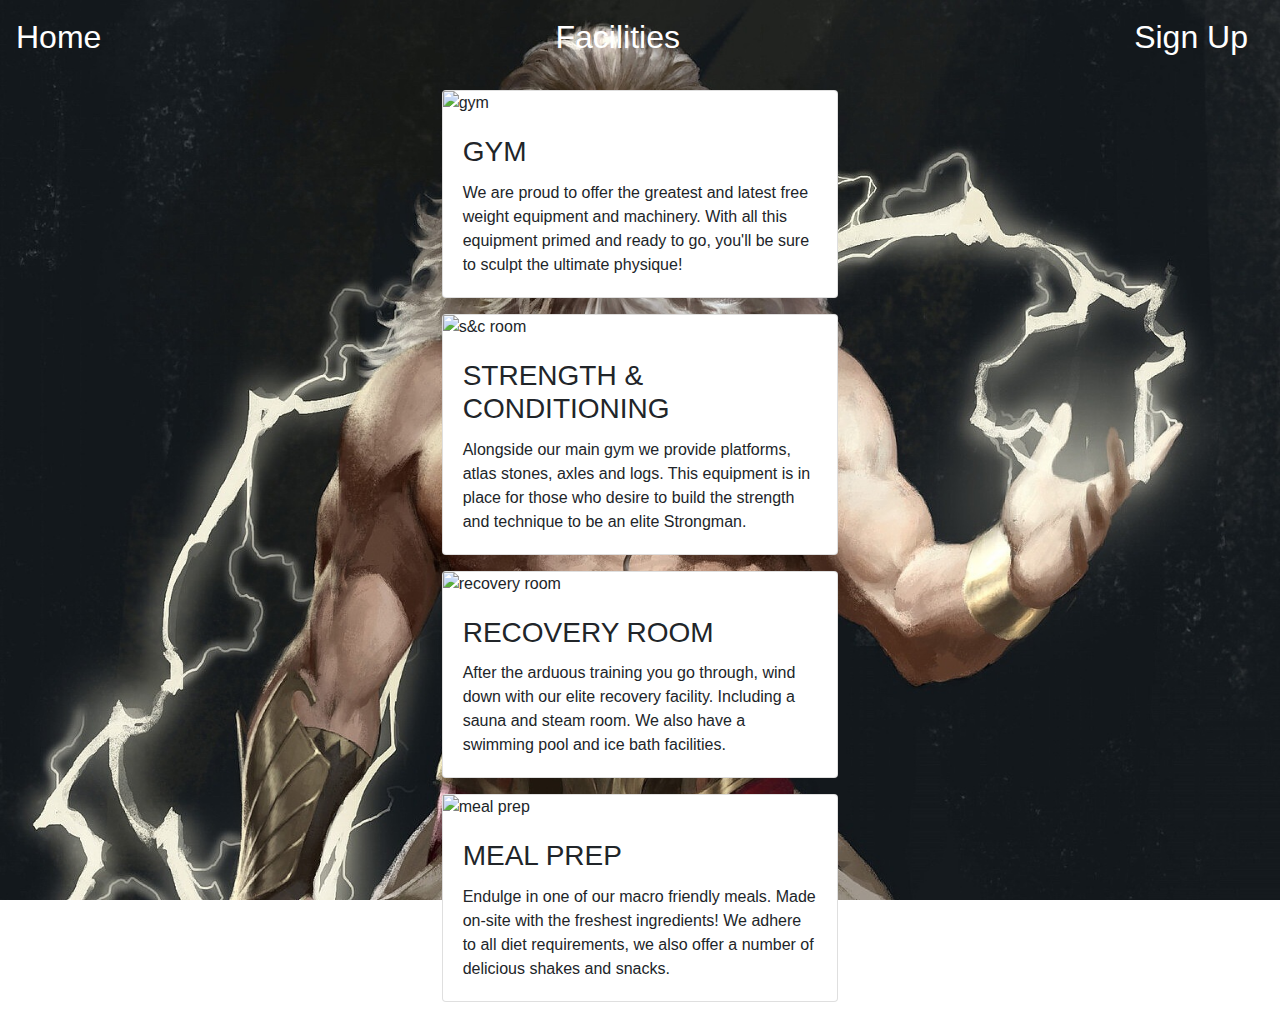
==== facilities.html @ f7a2f46e "Added navigation bar to facilities and sign up page. Also created a section on the facilities page t" ====
<!DOCTYPE html>
<html lang="en">
<head>
    <meta charset="UTF-8">
    <meta name="viewport" content="width=device-width, initial-scale=1.0">
    <link rel="stylesheet" href="assets/style.css">
    <link rel="stylesheet" href="https://cdn.jsdelivr.net/npm/bootstrap@4.5.3/dist/css/bootstrap.min.css">
    <title>Mt.Olympus</title>
</head>
<body class="home-image">

    <!--Navigation Bar-->
    <nav class="navbar">
        <a class="navbar-brand" href="index.html">Home</a>
        <a class="navbar-brand" href="facilities.html">Facilities</a>
        <a class="navbar-brand" href="signup.html">Sign Up</a>
    </nav>

    <section id="facilities">
        <div class="col-md-6 col-lg-4 gym container-fluid gym">
          <div class="card my-3">
            <img src="assets/images/gym.jpg" class="card-image-top" alt="gym">
            <div class="card-body">
              <h3 class="card-title">GYM <i class='fas fa-dumbbell'></i></h3>
              <p class="card-text">We are proud to offer the greatest and latest free weight equipment and machinery.
                With all this equipment primed and ready to go, you'll be sure to sculpt the ultimate physique! </p>
            </div>
          </div>
        </div>
  
        <div class="col-md-6 col-lg-4 sc container-fluid gym">
          <div class="card my-3">
            <img src="assets/images/s&c.jpg" class="card-image-top" alt="s&c room">
            <div class="card-body">
              <h3 class="card-title">STRENGTH & CONDITIONING <i class='fas fa-dumbbell'></i></h3>
              <p class="card-text">Alongside our main gym we provide platforms, atlas stones, axles and logs.
                This equipment is in place for those who desire to build the strength and technique to be an elite Strongman.</p>
            </div>
          </div>
        </div>
  
        <div class="col-md-6 col-lg-4 recovery container-fluid gym">
          <div class="card my-3">
            <img src="assets/images/recovery-room.jpg" class="card-image-top" alt="recovery room">
            <div class="card-body">
              <h3 class="card-title">RECOVERY ROOM <i class='fas fa-dumbbell'></i></h3>
              <p class="card-text">After the arduous training you go through, wind down with our elite recovery facility.
                Including a sauna and steam room. We also have a swimming pool and ice bath facilities. </p>
            </div>
          </div>
        </div>
  
        <div class="col-md-6 col-lg-4 gym container-fluid gym">
          <div class="card my-3">
            <img src="assets/images/meal-prep.jpg" class="card-image-top" alt="meal prep">
            <div class="card-body">
              <h3 class="card-title">MEAL PREP <i class='fas fa-dumbbell'></i></h3>
              <p class="card-text">Endulge in one of our macro friendly meals. Made on-site with the freshest ingredients!
                We adhere to all diet requirements, we also offer a number of delicious shakes and snacks. </p>
            </div>
          </div>
        </div>
      </section>

    <footer>

    </footer>
</body>
</html>
---- assets/style.css ----
/* Navigation bar styling */
.navbar a {
    font-size: 2rem;
    color: white;
    text-decoration: none;
}

/* Body image for the landing page */
.home-image {
    background: url(../assets/images/ZEUS.jpg)no-repeat center center;
    background-attachment: fixed;
    background-size: cover;
}

/* Styling for the welcome message and quote landing page */
.container {
    color: white;
    text-align: center;
    font-size: 1.5rem;
    margin-top: 200px;
}
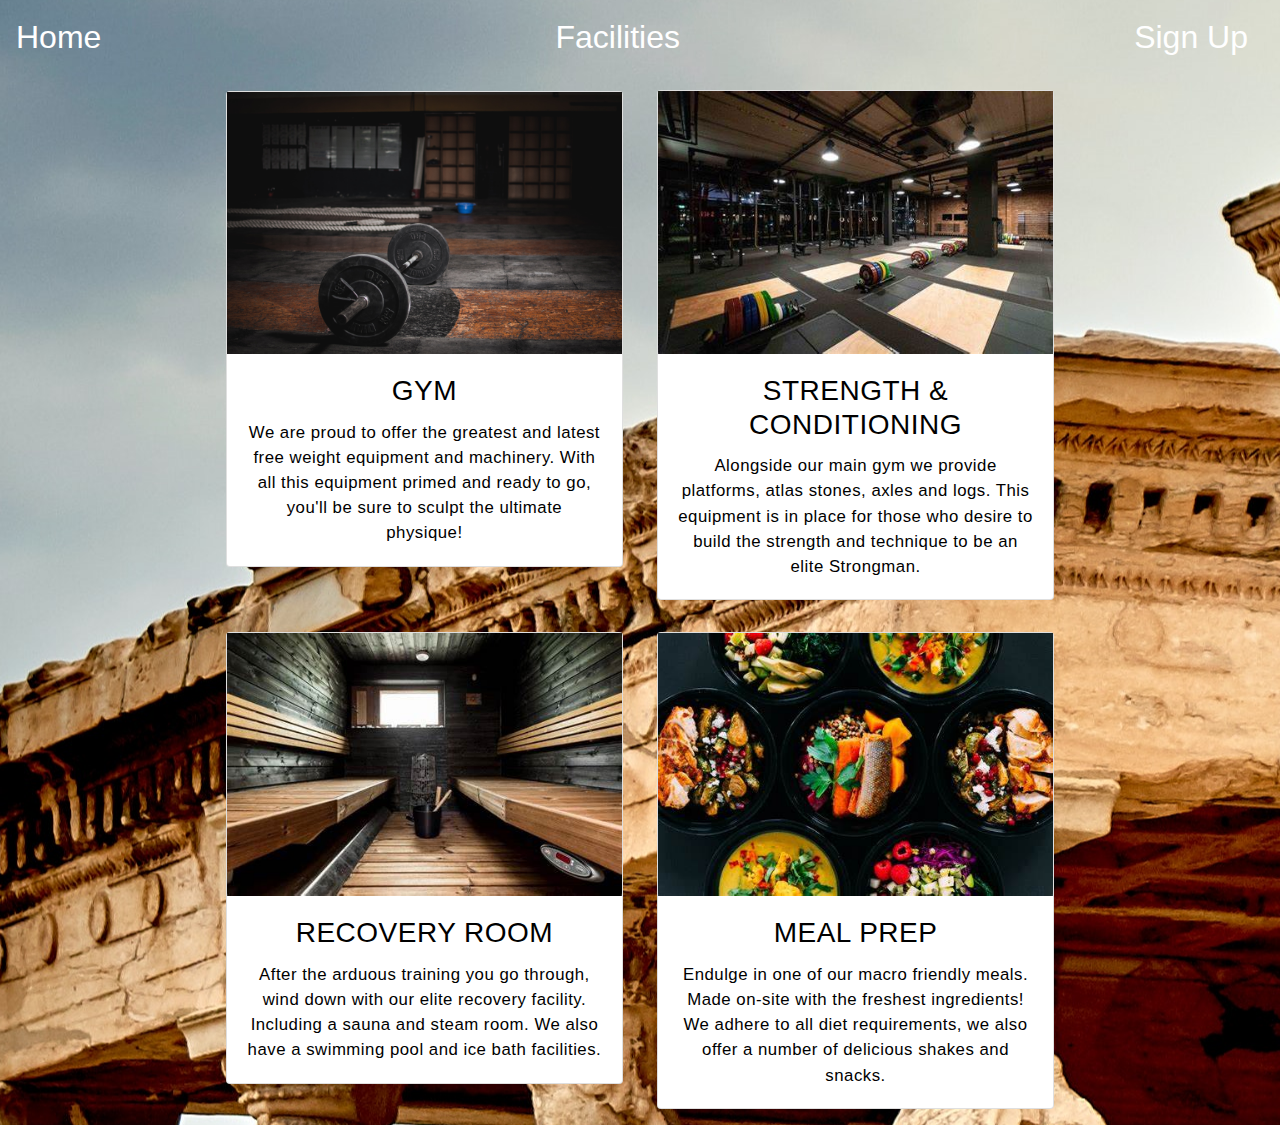
==== commit 54f89944: "Added images to the top of the cards on facilities page. Styled and centered all cards. Also updated" ====
--- a/facilities.html
+++ b/facilities.html
@@ -7,7 +7,7 @@
     <link rel="stylesheet" href="https://cdn.jsdelivr.net/npm/bootstrap@4.5.3/dist/css/bootstrap.min.css">
     <title>Mt.Olympus</title>
 </head>
-<body class="home-image">
+<body class="facilities-image">
 
     <!--Navigation Bar-->
     <nav class="navbar">
@@ -19,7 +19,7 @@
     <section id="facilities">
         <div class="col-md-6 col-lg-4 gym container-fluid gym">
           <div class="card my-3">
-            <img src="assets/images/gym.jpg" class="card-image-top" alt="gym">
+            <img src="assets/images/gym image.jpg" class="card-image-top" alt="gym">
             <div class="card-body">
               <h3 class="card-title">GYM <i class='fas fa-dumbbell'></i></h3>
               <p class="card-text">We are proud to offer the greatest and latest free weight equipment and machinery.
@@ -30,7 +30,7 @@
   
         <div class="col-md-6 col-lg-4 sc container-fluid gym">
           <div class="card my-3">
-            <img src="assets/images/s&c.jpg" class="card-image-top" alt="s&c room">
+            <img src="assets/images/s&c room.jpg" class="card-image-top" alt="s&c room">
             <div class="card-body">
               <h3 class="card-title">STRENGTH & CONDITIONING <i class='fas fa-dumbbell'></i></h3>
               <p class="card-text">Alongside our main gym we provide platforms, atlas stones, axles and logs.
@@ -41,7 +41,7 @@
   
         <div class="col-md-6 col-lg-4 recovery container-fluid gym">
           <div class="card my-3">
-            <img src="assets/images/recovery-room.jpg" class="card-image-top" alt="recovery room">
+            <img src="assets/images/rec room image.jpg" class="card-image-top" alt="recovery room">
             <div class="card-body">
               <h3 class="card-title">RECOVERY ROOM <i class='fas fa-dumbbell'></i></h3>
               <p class="card-text">After the arduous training you go through, wind down with our elite recovery facility.
@@ -52,7 +52,7 @@
   
         <div class="col-md-6 col-lg-4 gym container-fluid gym">
           <div class="card my-3">
-            <img src="assets/images/meal-prep.jpg" class="card-image-top" alt="meal prep">
+            <img src="assets/images/meal prep image.jpg" class="card-image-top" alt="meal prep">
             <div class="card-body">
               <h3 class="card-title">MEAL PREP <i class='fas fa-dumbbell'></i></h3>
               <p class="card-text">Endulge in one of our macro friendly meals. Made on-site with the freshest ingredients!
--- a/assets/style.css
+++ b/assets/style.css
@@ -18,4 +18,43 @@
     text-align: center;
     font-size: 1.5rem;
     margin-top: 200px;
-}+}
+
+/* Body image for facilities page */
+.facilities-image{
+    background: url(../assets/images/facilities\ page.jpg)no-repeat center center;
+    text-align: center;
+}
+
+/* Padding and margin reset for the whole cards */
+.card {
+    margin: 0;
+    padding: 0;
+  }
+
+  /* Animation when a card is hovered over */
+  .card:hover {
+    transform: scale(1.05);
+  }
+  
+  /* Styling for the images on top of the cards */
+  .card-image-top {
+    max-width: 100%;
+    padding: 0;
+    margin: 0;
+    max-height: 100%;
+  }
+  
+  /* Styling for the content of the cards */
+  .card-body {
+    text-align: center;
+    color: black;
+    letter-spacing: 0.5px;
+    font-size: 105%;
+    padding: 10px;
+  }
+  
+  /* Styling to display cards in lines of two */
+  .gym {
+    display: inline-block;
+  }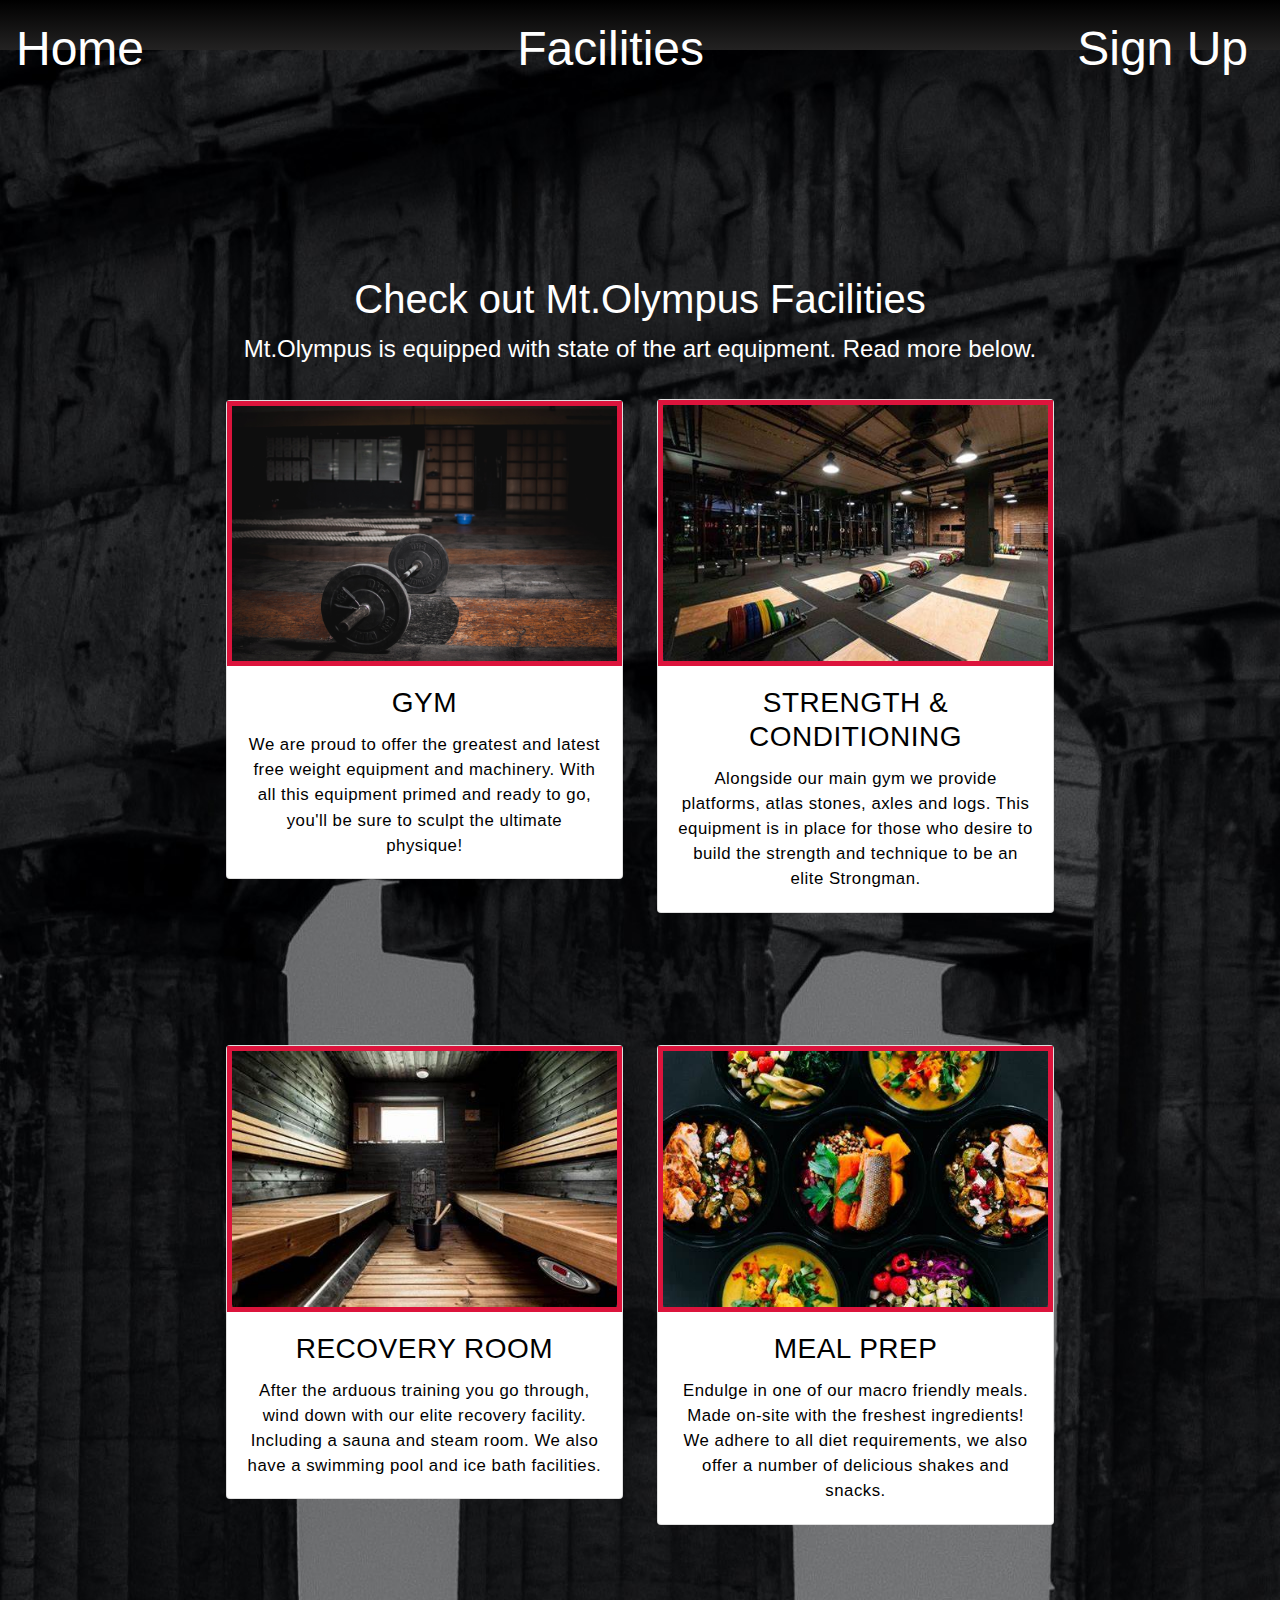
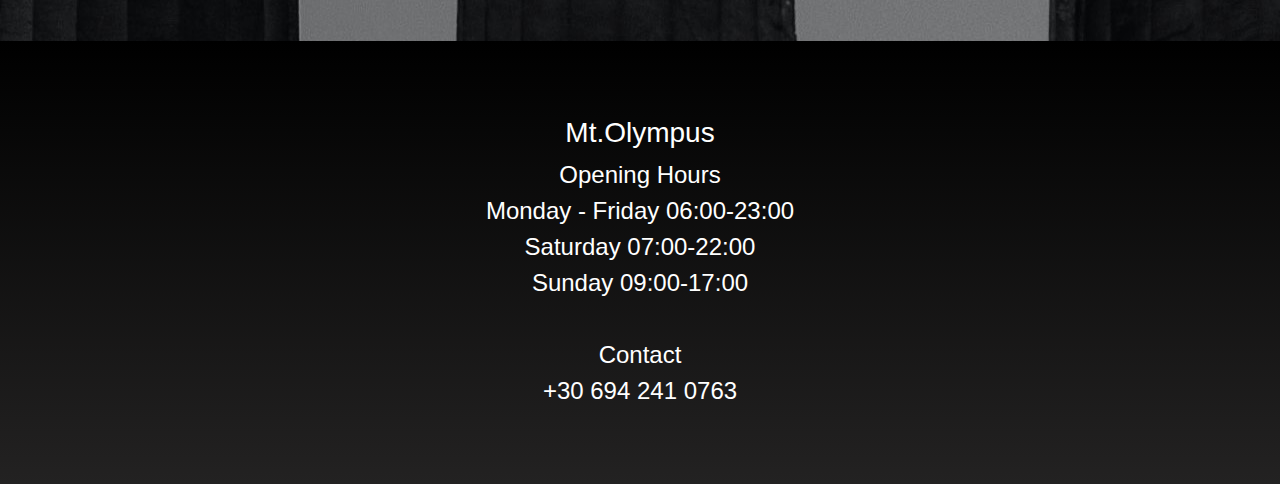
==== commit 45315796: "Changed facilties page image to match landing pade theme. Also added a facilties page header with an" ====
--- a/facilities.html
+++ b/facilities.html
@@ -15,6 +15,11 @@
         <a class="navbar-brand" href="facilities.html">Facilities</a>
         <a class="navbar-brand" href="signup.html">Sign Up</a>
     </nav>
+
+    <div class="facilities-header">
+      <h1>Check out Mt.Olympus Facilities</h1>
+      <p>Mt.Olympus is equipped with state of the art equipment. Read more below.</p>
+    </div>
 
     <section id="facilities">
         <div class="col-md-6 col-lg-4 gym container-fluid gym">
@@ -62,8 +67,19 @@
         </div>
       </section>
 
-    <footer>
-
+      <footer>
+        <div class="info-container">
+          <h3>Mt.Olympus</h3>
+          <div>Opening Hours</div>
+          <div>Monday - Friday 06:00-23:00</div>
+          <div>Saturday 07:00-22:00</div>
+          <div>Sunday 09:00-17:00</div>
+          <br>
+          <div>Contact</div>
+          <div>+30 694 241 0763</div>
+        </div>
+        
+  
     </footer>
 </body>
 </html>--- a/assets/style.css
+++ b/assets/style.css
@@ -1,60 +1,237 @@
 /* Navigation bar styling */
+nav {
+  background-color: black;
+  background: linear-gradient(to bottom, #000000, #232222);
+  height: 50px;
+}
+
 .navbar a {
-    font-size: 2rem;
-    color: white;
-    text-decoration: none;
+  font-size: 3rem;
+  color: white;
+  text-decoration: none;
+}
+
+.navbar a:hover{
+  color: crimson;
 }
 
 /* Body image for the landing page */
 .home-image {
-    background: url(../assets/images/ZEUS.jpg)no-repeat center center;
-    background-attachment: fixed;
-    background-size: cover;
+  background: url(../assets/images/ZEUS.background.jpg)no-repeat center center;
+  background-attachment: fixed;
+  background-size: cover;
 }
 
 /* Styling for the welcome message and quote landing page */
 .container {
-    color: white;
-    text-align: center;
-    font-size: 1.5rem;
-    margin-top: 200px;
+  color: white;
+  text-align: center;
+  font-size: 1.5rem;
+  margin-top: 250px;
+  margin-bottom: 290px;
+}
+
+.about-us {
+  text-align: center;
+  color: white;
+  font-size: 150%;
+  background-color: black;
+  background: linear-gradient(to bottom, #000000, #232222);
+  padding: 75px;
+  box-shadow: 0px 0px 20px rgba(0, 0, 0, 0.3);
+}
+
+.scroll-down-arrow {
+  text-align: center;
+  margin-top: 20px;
+}
+
+.scroll-down-arrow i {
+  font-size: 24px;
+  animation: bounce 2s infinite;
+}
+
+@keyframes bounce {
+  0%, 20%, 50%, 80%, 100% {
+      transform: translateY(0);
+  }
+  40% {
+      transform: translateY(10px);
+  }
+  60% {
+      transform: translateY(5px);
+  }
+}
+
+.membership-title{
+text-align: center;
+color: white;
+margin-top: 100px;
+}
+
+#memberships {
+display: flex;
+flex-wrap: wrap;
+margin-top: 0;
+margin-bottom: 100px;
+padding: 0;
+background-color: black;
+background: linear-gradient(to bottom, #000000, #232222);
+}
+
+#membership-card-size{
+width: 290px;
+height: 500px;
+}
+
+#bronze {
+  background-color: #cd7f32;
+color: black;
+font-size: 150%;
+margin: 0;
+padding: 0;
+border-radius: 10px 10px 0 0;
+}
+
+#silver {
+  background-color: #c0c0c0;
+color: black;
+font-size: 150%;
+margin: 0;
+padding: 0;
+border-radius: 10px 10px 0 0;
+}
+
+#gold {
+  background-color: #d4af37;
+color: black;
+font-size: 150%;
+margin: 0;
+padding: 0;
+border-radius: 10px 10px 0 0;
+}
+
+#membership-text, li{
+text-align: center;
+list-style-type: none;
+padding: 5px;
+margin: 5px;
+}
+
+footer{
+  text-align: center;
+  color: white;
+  font-size: 150%;
+  background-color: black;
+  background: linear-gradient(to bottom, #000000, #232222);
+  padding: 75px;
+  margin: 0;
+}
+
+.social-icons {
+  list-style-type: none;
+  padding: 10px;
+}
+
+.social-icons li {
+  display: inline;
+  color: white;
+}
+
+.social-icons li:hover {
+  color: crimson;
+}
+
+.social-icons a:link {
+  text-decoration: none;
+}
+
+.social-icons a:visited {
+  text-decoration: none;
+}
+
+.social-icons a:hover {
+  text-decoration: none;
+}
+
+.social-icons a:active {
+  text-decoration: none;
 }
 
 /* Body image for facilities page */
 .facilities-image{
-    background: url(../assets/images/facilities\ page.jpg)no-repeat center center;
-    text-align: center;
+  background: url(../assets/images/facilities\ page.jpg)no-repeat center center;
+  text-align: center;
+}
+
+.facilities-header{
+  text-align: center;
+  color: white;
+  margin-top: 225px;
+  font-size: 1.5rem;
 }
 
 /* Padding and margin reset for the whole cards */
 .card {
-    margin: 0;
-    padding: 0;
-  }
-
-  /* Animation when a card is hovered over */
-  .card:hover {
-    transform: scale(1.05);
-  }
-  
-  /* Styling for the images on top of the cards */
-  .card-image-top {
-    max-width: 100%;
-    padding: 0;
-    margin: 0;
-    max-height: 100%;
-  }
-  
-  /* Styling for the content of the cards */
-  .card-body {
-    text-align: center;
-    color: black;
-    letter-spacing: 0.5px;
-    font-size: 105%;
-    padding: 10px;
-  }
-  
-  /* Styling to display cards in lines of two */
-  .gym {
-    display: inline-block;
-  }+  margin: 0;
+  padding: 0;
+}
+
+/* Animation when a card is hovered over */
+.card:hover {
+  transform: scale(1.05);
+}
+
+/* Styling for the images on top of the cards */
+.card-image-top {
+  max-width: 100%;
+  padding: 0;
+  margin: 0;
+  max-height: 100%;
+  border: solid crimson 5px;
+}
+
+/* Styling for the content of the cards */
+.card-body {
+  text-align: center;
+  color: black;
+  letter-spacing: 0.5px;
+  font-size: 105%;
+  padding: 10px;
+}
+
+/* Styling to display cards in lines of two */
+.gym {
+  display: inline-block;
+  margin-bottom: 100px;
+}
+
+.signup-image{
+  background: url(/assets/images/sign\ up.png)no-repeat center center;
+  background-attachment: fixed;
+  background-size: cover;
+}
+
+.center-content {
+  display: flex;
+  justify-content: center;
+  align-items: center;
+  height: 100vh;
+  margin: 0;
+}
+
+.form-container {
+  background-color: white;
+  padding: 20px;
+  border-radius: 10px;
+  box-shadow: 0px 0px 10px rgba(0, 0, 0, 0.1);
+  width: 600px;
+  height: 600px;
+  color: black;
+}
+
+.form-image {
+  max-height: 300px;
+  max-width: 300px;
+  margin-right: 20px;
+}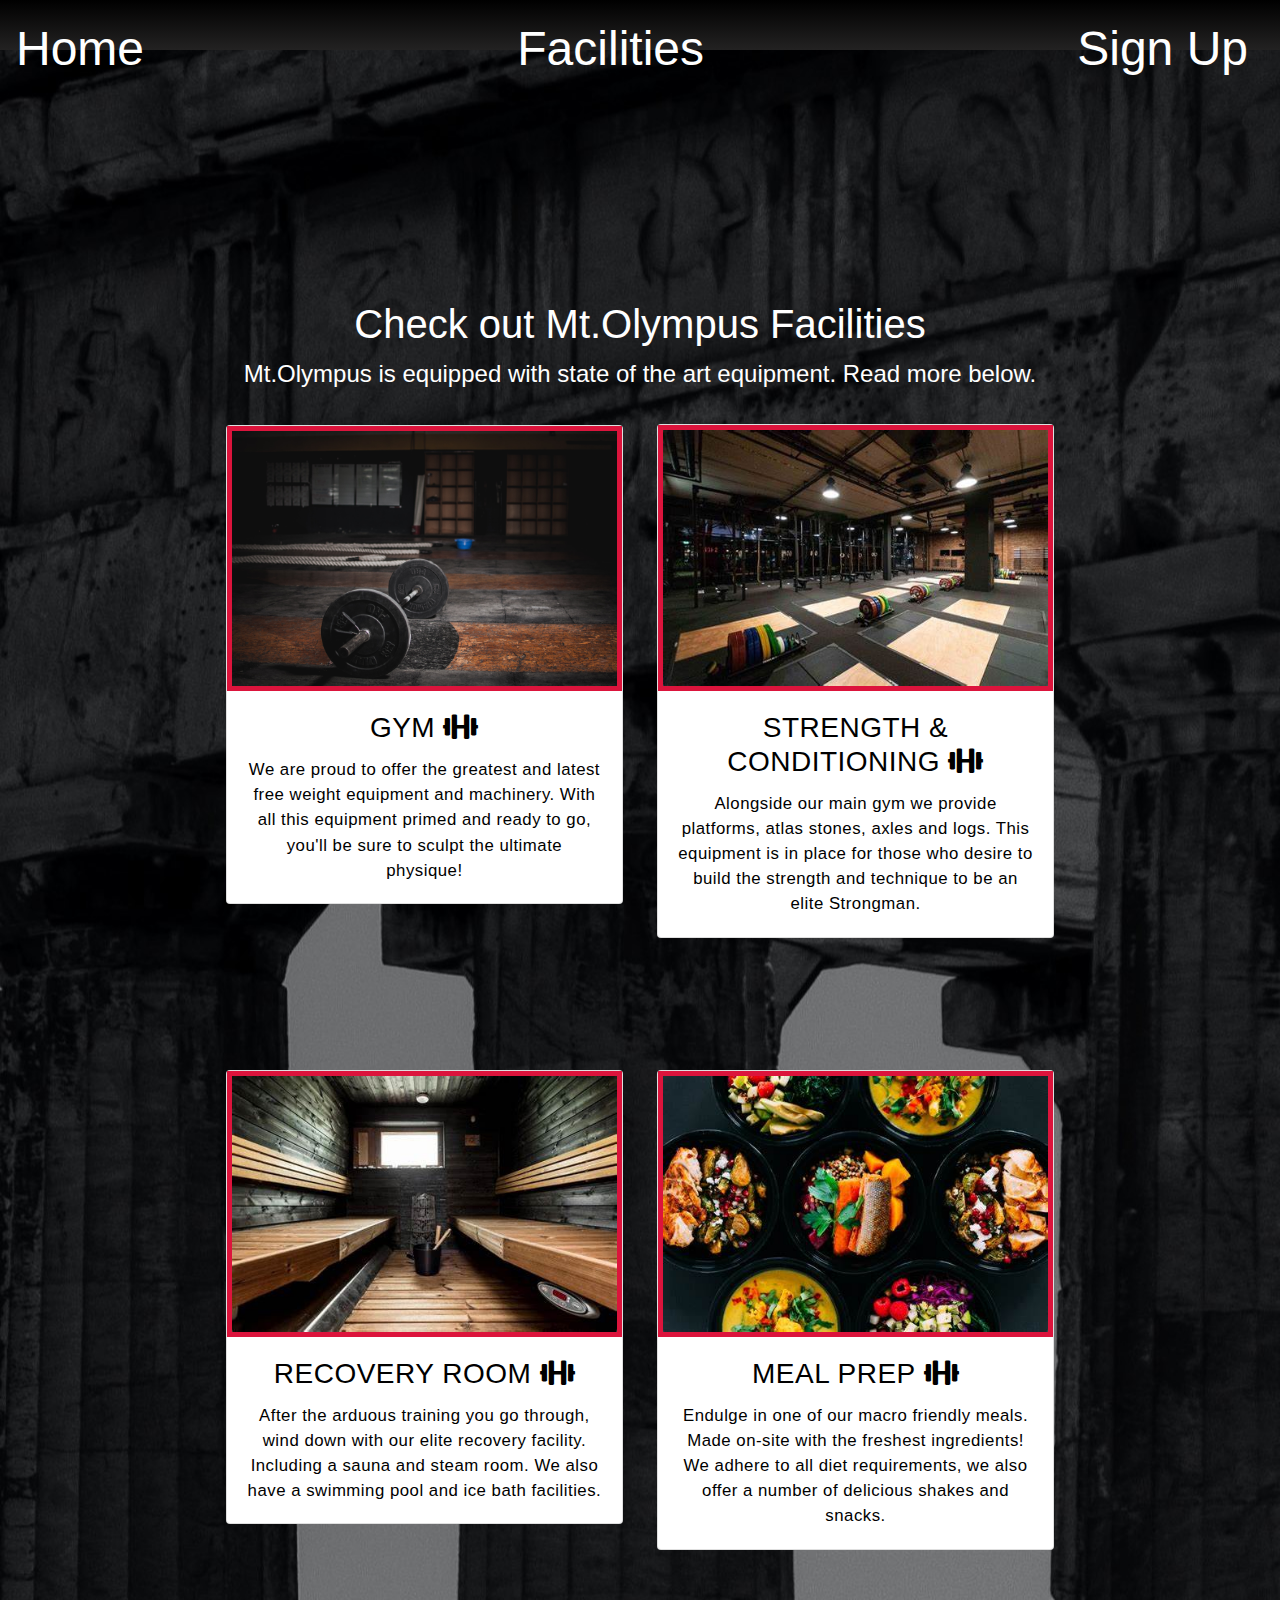
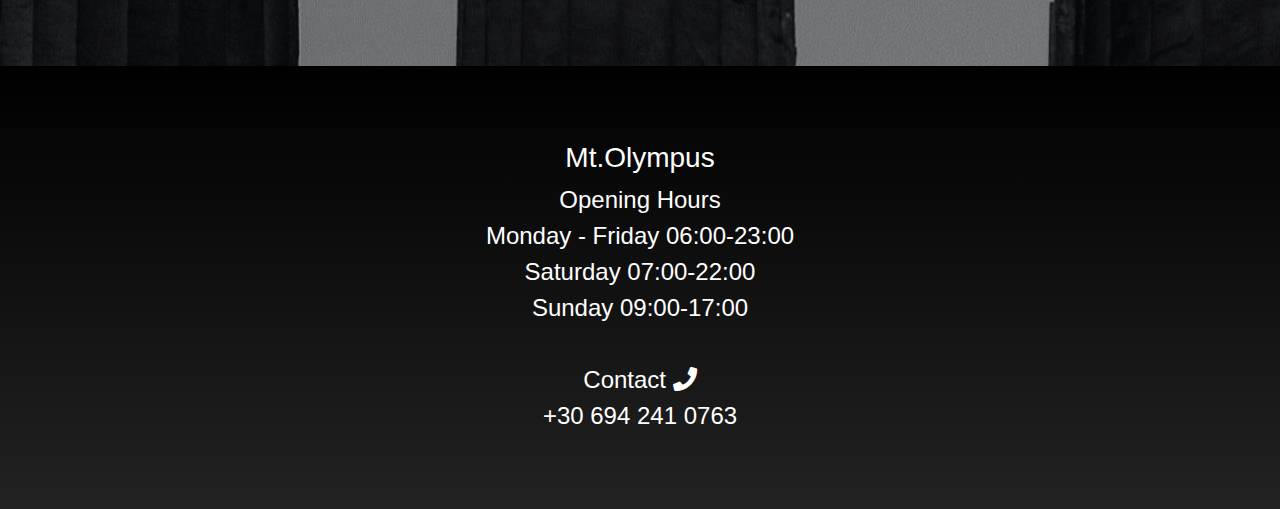
==== commit a81940c1: "Added fontawesome CDN to facilities and signup page. Added a phone icon within my contact div to sho" ====
--- a/facilities.html
+++ b/facilities.html
@@ -1,85 +1,101 @@
 <!DOCTYPE html>
 <html lang="en">
+
 <head>
-    <meta charset="UTF-8">
-    <meta name="viewport" content="width=device-width, initial-scale=1.0">
-    <link rel="stylesheet" href="assets/style.css">
-    <link rel="stylesheet" href="https://cdn.jsdelivr.net/npm/bootstrap@4.5.3/dist/css/bootstrap.min.css">
-    <title>Mt.Olympus</title>
+  <meta charset="UTF-8">
+  <meta name="viewport" content="width=device-width, initial-scale=1.0">
+  <link rel="stylesheet" href="assets/style.css">
+  <link rel="stylesheet" href="https://cdn.jsdelivr.net/npm/bootstrap@4.5.3/dist/css/bootstrap.min.css">
+  <link rel="stylesheet" href="https://cdnjs.cloudflare.com/ajax/libs/font-awesome/5.15.3/css/all.min.css">
+  <title>Mt.Olympus</title>
 </head>
+
 <body class="facilities-image">
 
-    <!--Navigation Bar-->
-    <nav class="navbar">
-        <a class="navbar-brand" href="index.html">Home</a>
-        <a class="navbar-brand" href="facilities.html">Facilities</a>
-        <a class="navbar-brand" href="signup.html">Sign Up</a>
-    </nav>
+  <!--Navigation Bar-->
+  <nav class="navbar">
+    <a class="navbar-brand" href="index.html">Home</a>
+    <a class="navbar-brand" href="facilities.html">Facilities</a>
+    <a class="navbar-brand" href="signup.html">Sign Up</a>
+  </nav>
 
-    <div class="facilities-header">
-      <h1>Check out Mt.Olympus Facilities</h1>
-      <p>Mt.Olympus is equipped with state of the art equipment. Read more below.</p>
+  <!-- Facilities Header -->
+  <div class="facilities-header">
+    <h1>Check out Mt.Olympus Facilities</h1>
+    <p>Mt.Olympus is equipped with state of the art equipment. Read more below.</p>
+  </div>
+
+  <!-- Facilities Section -->
+  <section id="facilities">
+
+    <!-- Gym Facility Card -->
+    <div class="col-md-6 col-lg-4 gym container-fluid gym">
+      <div class="card my-3">
+        <img src="assets/images/gym-image.jpg" class="card-image-top" alt="gym">
+        <div class="card-body">
+          <h3 class="card-title">GYM <i class='fas fa-dumbbell'></i>
+          </h3>
+          <p class="card-text">We are proud to offer the greatest and latest free weight equipment and machinery. With
+            all this equipment primed and ready to go, you'll be sure to sculpt the ultimate physique! </p>
+        </div>
+      </div>
     </div>
 
-    <section id="facilities">
-        <div class="col-md-6 col-lg-4 gym container-fluid gym">
-          <div class="card my-3">
-            <img src="assets/images/gym image.jpg" class="card-image-top" alt="gym">
-            <div class="card-body">
-              <h3 class="card-title">GYM <i class='fas fa-dumbbell'></i></h3>
-              <p class="card-text">We are proud to offer the greatest and latest free weight equipment and machinery.
-                With all this equipment primed and ready to go, you'll be sure to sculpt the ultimate physique! </p>
-            </div>
-          </div>
+    <!-- Strength & Conditioning Facility Card -->
+    <div class="col-md-6 col-lg-4 sc container-fluid gym">
+      <div class="card my-3">
+        <img src="assets/images/s&c-room.jpg" class="card-image-top" alt="s&c room">
+        <div class="card-body">
+          <h3 class="card-title">STRENGTH & CONDITIONING <i class='fas fa-dumbbell'></i>
+          </h3>
+          <p class="card-text">Alongside our main gym we provide platforms, atlas stones, axles and logs. This equipment
+            is in place for those who desire to build the strength and technique to be an elite Strongman.</p>
         </div>
-  
-        <div class="col-md-6 col-lg-4 sc container-fluid gym">
-          <div class="card my-3">
-            <img src="assets/images/s&c room.jpg" class="card-image-top" alt="s&c room">
-            <div class="card-body">
-              <h3 class="card-title">STRENGTH & CONDITIONING <i class='fas fa-dumbbell'></i></h3>
-              <p class="card-text">Alongside our main gym we provide platforms, atlas stones, axles and logs.
-                This equipment is in place for those who desire to build the strength and technique to be an elite Strongman.</p>
-            </div>
-          </div>
+      </div>
+    </div>
+
+    <!-- Recovery Room Facility Card -->
+    <div class="col-md-6 col-lg-4 recovery container-fluid gym">
+      <div class="card my-3">
+        <img src="assets/images/rec-room-image.jpg" class="card-image-top" alt="recovery room">
+        <div class="card-body">
+          <h3 class="card-title">RECOVERY ROOM <i class='fas fa-dumbbell'></i>
+          </h3>
+          <p class="card-text">After the arduous training you go through, wind down with our elite recovery facility.
+            Including a sauna and steam room. We also have a swimming pool and ice bath facilities. </p>
         </div>
-  
-        <div class="col-md-6 col-lg-4 recovery container-fluid gym">
-          <div class="card my-3">
-            <img src="assets/images/rec room image.jpg" class="card-image-top" alt="recovery room">
-            <div class="card-body">
-              <h3 class="card-title">RECOVERY ROOM <i class='fas fa-dumbbell'></i></h3>
-              <p class="card-text">After the arduous training you go through, wind down with our elite recovery facility.
-                Including a sauna and steam room. We also have a swimming pool and ice bath facilities. </p>
-            </div>
-          </div>
+      </div>
+    </div>
+
+    <!-- Meal Prep Facility Card -->
+    <div class="col-md-6 col-lg-4 gym container-fluid gym">
+      <div class="card my-3">
+        <img src="assets/images/meal-prep-image.jpg" class="card-image-top" alt="meal prep">
+        <div class="card-body">
+          <h3 class="card-title">MEAL PREP <i class='fas fa-dumbbell'></i>
+          </h3>
+          <p class="card-text">Endulge in one of our macro friendly meals. Made on-site with the freshest ingredients!
+            We adhere to all diet requirements, we also offer a number of delicious shakes and snacks. </p>
         </div>
-  
-        <div class="col-md-6 col-lg-4 gym container-fluid gym">
-          <div class="card my-3">
-            <img src="assets/images/meal prep image.jpg" class="card-image-top" alt="meal prep">
-            <div class="card-body">
-              <h3 class="card-title">MEAL PREP <i class='fas fa-dumbbell'></i></h3>
-              <p class="card-text">Endulge in one of our macro friendly meals. Made on-site with the freshest ingredients!
-                We adhere to all diet requirements, we also offer a number of delicious shakes and snacks. </p>
-            </div>
-          </div>
-        </div>
-      </section>
+      </div>
+    </div>
+  </section>
+  <footer>
 
-      <footer>
-        <div class="info-container">
-          <h3>Mt.Olympus</h3>
-          <div>Opening Hours</div>
-          <div>Monday - Friday 06:00-23:00</div>
-          <div>Saturday 07:00-22:00</div>
-          <div>Sunday 09:00-17:00</div>
-          <br>
-          <div>Contact</div>
-          <div>+30 694 241 0763</div>
-        </div>
-        
-  
-    </footer>
+    <!-- Gym Information Footer -->
+    <div class="info-container">
+      <h3>Mt.Olympus</h3>
+      <div>Opening Hours</div>
+      <div>Monday - Friday 06:00-23:00</div>
+      <div>Saturday 07:00-22:00</div>
+      <div>Sunday 09:00-17:00</div>
+      <br>
+      <div>Contact
+        <i class="fas fa-phone"></i>
+      </div>
+      <div>+30 694 241 0763</div>
+    </div>
+  </footer>
 </body>
+
 </html>--- a/assets/style.css
+++ b/assets/style.css
@@ -11,7 +11,7 @@
   text-decoration: none;
 }
 
-.navbar a:hover{
+.navbar a:hover {
   color: crimson;
 }
 
@@ -52,73 +52,81 @@
 }
 
 @keyframes bounce {
-  0%, 20%, 50%, 80%, 100% {
-      transform: translateY(0);
+
+  0%,
+  20%,
+  50%,
+  80%,
+  100% {
+    transform: translateY(0);
   }
+
   40% {
-      transform: translateY(10px);
+    transform: translateY(10px);
   }
+
   60% {
-      transform: translateY(5px);
+    transform: translateY(5px);
   }
 }
 
-.membership-title{
-text-align: center;
-color: white;
-margin-top: 100px;
+.membership-title {
+  text-align: center;
+  color: white;
+  margin-top: 100px;
 }
 
 #memberships {
-display: flex;
-flex-wrap: wrap;
-margin-top: 0;
-margin-bottom: 100px;
-padding: 0;
-background-color: black;
-background: linear-gradient(to bottom, #000000, #232222);
-}
-
-#membership-card-size{
-width: 290px;
-height: 500px;
+  display: flex;
+  flex-wrap: wrap;
+  margin-top: 0;
+  margin-bottom: 100px;
+  padding: 0;
+  background-color: black;
+  background: linear-gradient(to bottom, #000000, #232222);
+}
+
+.membership-card-size {
+  width: 290px;
+  height: 500px;
 }
 
 #bronze {
   background-color: #cd7f32;
-color: black;
-font-size: 150%;
-margin: 0;
-padding: 0;
-border-radius: 10px 10px 0 0;
+  color: black;
+  font-size: 150%;
+  margin: 0;
+  padding: 0;
+  border-radius: 10px 10px 0 0;
 }
 
 #silver {
   background-color: #c0c0c0;
-color: black;
-font-size: 150%;
-margin: 0;
-padding: 0;
-border-radius: 10px 10px 0 0;
+  color: black;
+  font-size: 150%;
+  margin: 0;
+  padding: 0;
+  border-radius: 10px 10px 0 0;
 }
 
 #gold {
   background-color: #d4af37;
-color: black;
-font-size: 150%;
-margin: 0;
-padding: 0;
-border-radius: 10px 10px 0 0;
-}
-
-#membership-text, li{
-text-align: center;
-list-style-type: none;
-padding: 5px;
-margin: 5px;
-}
-
-footer{
+  color: black;
+  font-size: 150%;
+  margin: 0;
+  padding: 0;
+  border-radius: 10px 10px 0 0;
+}
+
+.membership-text,
+li {
+  text-align: center;
+  list-style-type: none;
+  padding: 5px;
+  margin: 5px;
+}
+
+footer {
   text-align: center;
   color: white;
   font-size: 150%;
@@ -159,15 +167,15 @@
 }
 
 /* Body image for facilities page */
-.facilities-image{
+.facilities-image {
   background: url(../assets/images/facilities\ page.jpg)no-repeat center center;
   text-align: center;
 }
 
-.facilities-header{
-  text-align: center;
-  color: white;
-  margin-top: 225px;
+.facilities-header {
+  text-align: center;
+  color: white;
+  margin-top: 250px;
   font-size: 1.5rem;
 }
 
@@ -179,7 +187,7 @@
 
 /* Animation when a card is hovered over */
 .card:hover {
-  transform: scale(1.05);
+  transform: scale(1.1) rotate(0.5deg);
 }
 
 /* Styling for the images on top of the cards */
@@ -206,32 +214,57 @@
   margin-bottom: 100px;
 }
 
-.signup-image{
-  background: url(/assets/images/sign\ up.png)no-repeat center center;
+.signup-image {
+  background: url(/assets/images/sign-up.png)no-repeat center center;
   background-attachment: fixed;
   background-size: cover;
 }
 
-.center-content {
+.form {
   display: flex;
   justify-content: center;
   align-items: center;
   height: 100vh;
-  margin: 0;
+  margin-top: 250px;
+  padding: 20px;
+  margin-bottom: 100px;
 }
 
 .form-container {
-  background-color: white;
+  background-color: black;
+  background: linear-gradient(to bottom, #000000, #232222);
   padding: 20px;
   border-radius: 10px;
   box-shadow: 0px 0px 10px rgba(0, 0, 0, 0.1);
   width: 600px;
   height: 600px;
-  color: black;
-}
-
-.form-image {
-  max-height: 300px;
-  max-width: 300px;
-  margin-right: 20px;
+  color: white;
+}
+
+.form-container h2 {
+  color: crimson; 
+  font-size: 2.5rem;
+  padding: 10px;
+}
+
+.form-content {
+  font-size: 1.5rem;
+  padding: 15px;
+  margin: 15px;
+}
+
+.form-content input[type="text"],
+.form-content input[type="email"] {
+  background: transparent;
+  border: none;
+  border-bottom: 1px solid crimson;
+  outline: none;
+  box-shadow: none;
+  color: white;
+  font-size: 1.25rem;
+}
+
+button {
+  width: 200px;
+  padding: 10px;
 }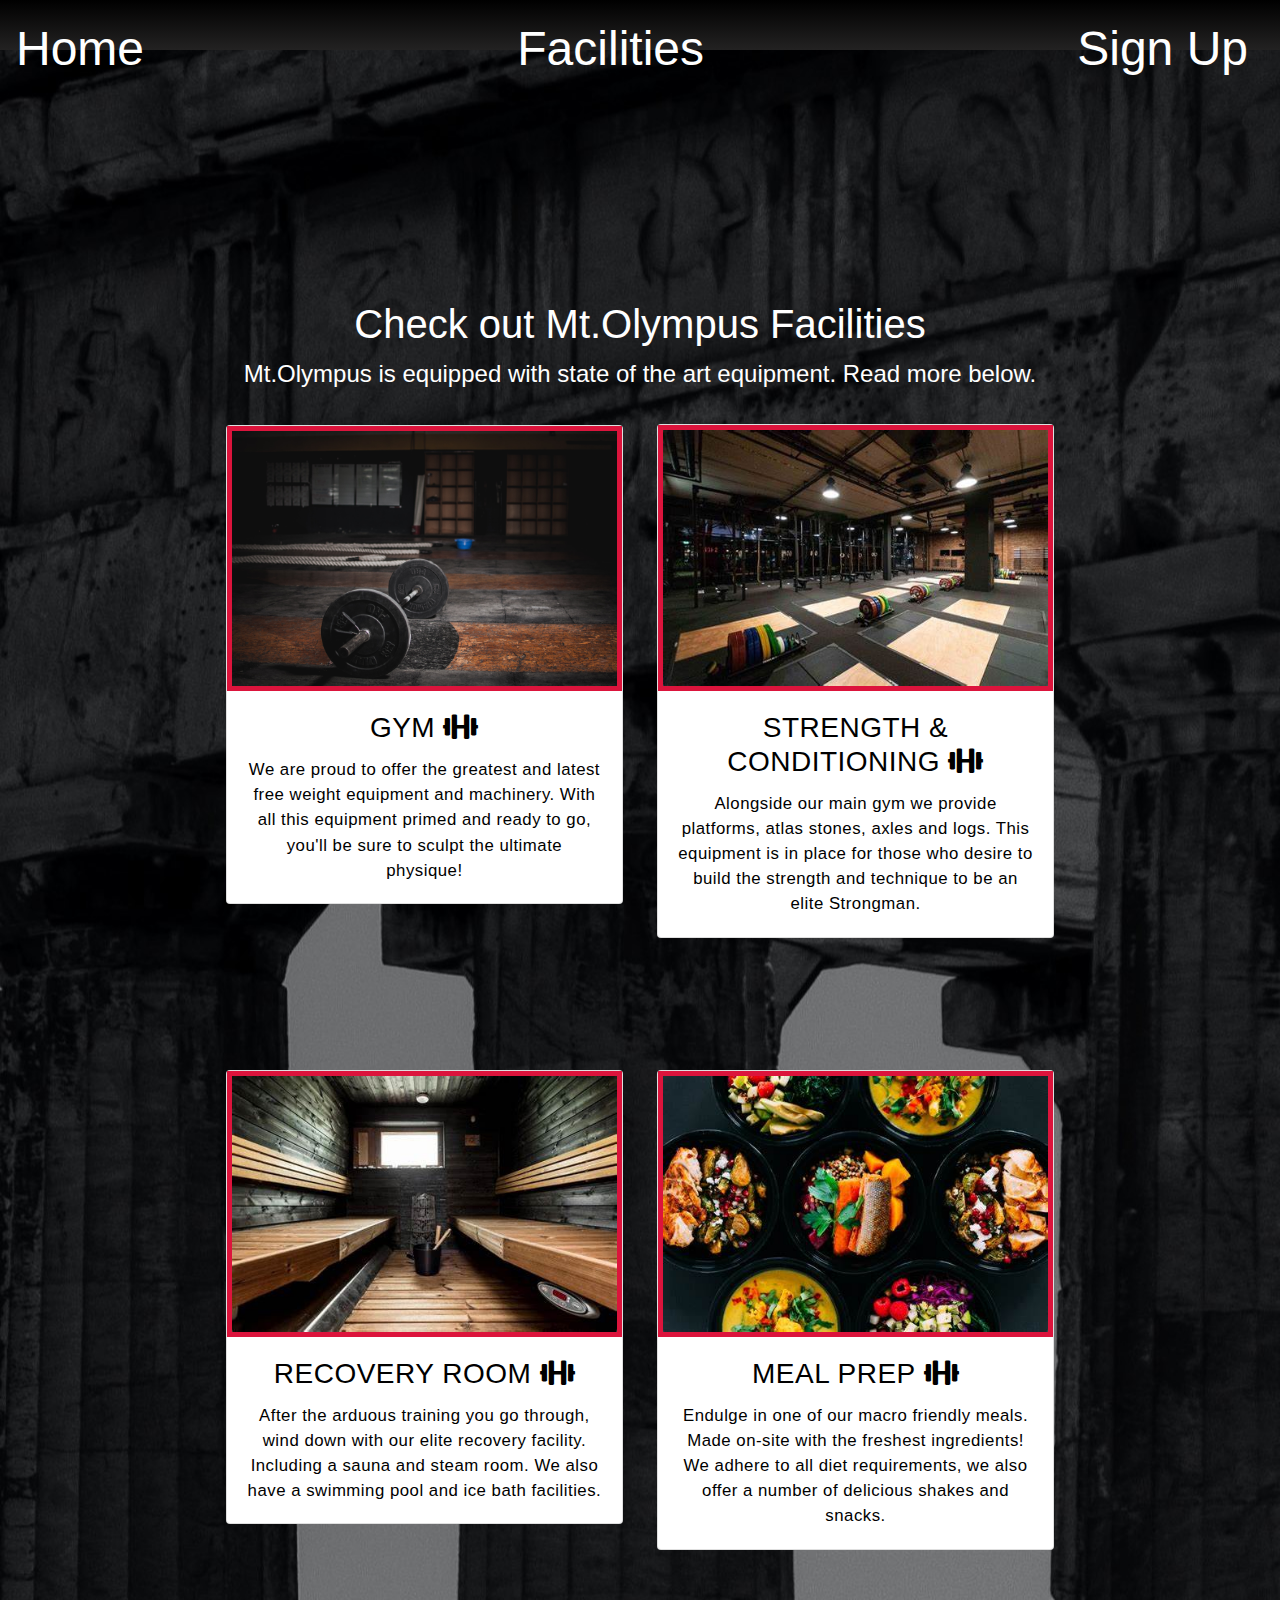
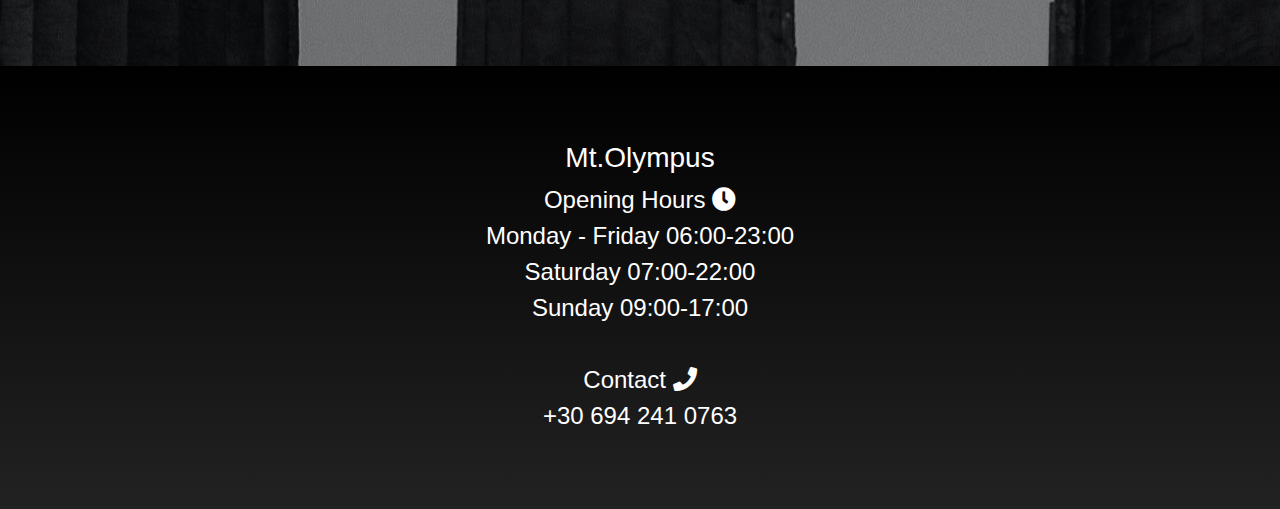
==== commit 8fe99c08: "Added a fontawesome icon of a clock to opening times div." ====
--- a/facilities.html
+++ b/facilities.html
@@ -85,7 +85,9 @@
     <!-- Gym Information Footer -->
     <div class="info-container">
       <h3>Mt.Olympus</h3>
-      <div>Opening Hours</div>
+      <div>Opening Hours
+        <i class="fas fa-clock"></i>
+      </div>
       <div>Monday - Friday 06:00-23:00</div>
       <div>Saturday 07:00-22:00</div>
       <div>Sunday 09:00-17:00</div>
